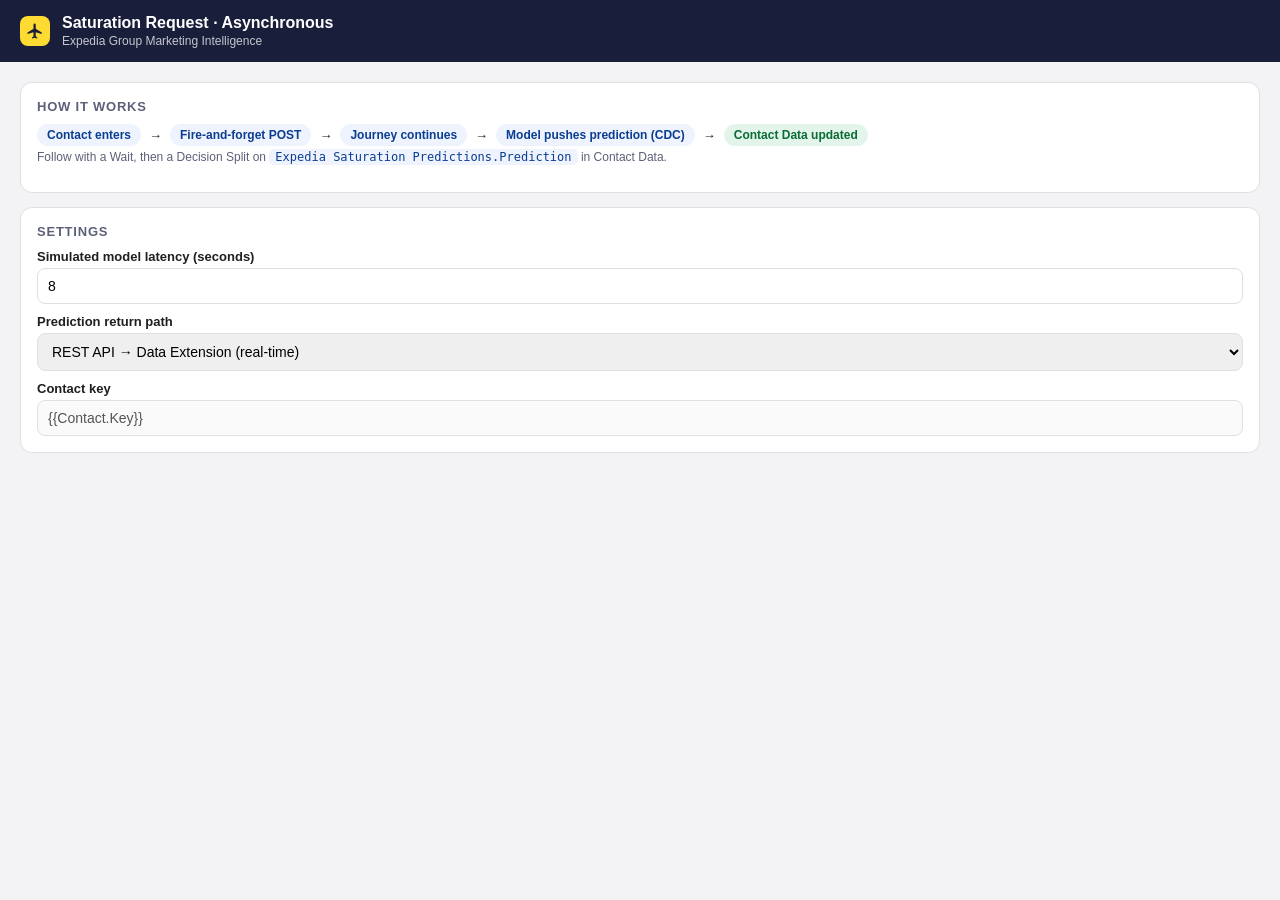
==== src/public/ca/async/index.html @ 8c6bbb39 "Expedia saturation model: Journey Builder custom activities + user guide Sync (RESTDECISION) and asy" ====
<!doctype html><html><head><meta charset="utf-8"><title>Saturation Request (Async)</title><link rel="stylesheet" href="../activity.css"></head>
<body data-kind="async">
<header><div class="mark"><svg viewBox="0 0 24 24" fill="#191e3b"><path d="M21 16v-2l-8-5V3.5a1.5 1.5 0 0 0-3 0V9l-8 5v2l8-2.5V19l-2 1.5V22l3.5-1 3.5 1v-1.5L13 19v-5.5z"/></svg></div><div><h1>Saturation Request · Asynchronous</h1><p>Expedia Group Marketing Intelligence</p></div></header>
<main>
<div class="card"><h2>How it works</h2>
<div class="flow"><span class="pill neutral">Contact enters</span>→<span class="pill neutral">Fire-and-forget POST</span>→<span class="pill neutral">Journey continues</span>→<span class="pill neutral">Model pushes prediction (CDC)</span>→<span class="pill send">Contact Data updated</span></div>
<p class="hint">Follow with a Wait, then a Decision Split on <code>Expedia Saturation Predictions.Prediction</code> in Contact Data.</p></div>
<div class="card"><h2>Settings</h2>
<label for="delaySec">Simulated model latency (seconds)</label>
<input id="delaySec" type="number" min="0" max="45" value="8">
<label for="cdcMode">Prediction return path</label>
<select id="cdcMode"><option value="rest">REST API → Data Extension (real-time)</option><option value="s3">S3 file drop → MCE Import (batch)</option><option value="both">Both</option></select>
<label>Contact key</label><input value="{{Contact.Key}}" disabled></div>
</main>
<script src="../postmonger.js"></script><script src="../activity.js"></script></body></html>
---- src/public/ca/activity.css ----
:root{--navy:#191e3b;--blue:#1668e3;--yellow:#fddb32;--ink:#1f1f1f;--muted:#5c6178;--line:#dfe0e4;--bg:#f3f3f5}
*{box-sizing:border-box}body{margin:0;font-family:-apple-system,BlinkMacSystemFont,"Segoe UI",Roboto,Helvetica,Arial,sans-serif;color:var(--ink);background:var(--bg)}
header{background:var(--navy);color:#fff;padding:14px 20px;display:flex;align-items:center;gap:12px}
.mark{width:30px;height:30px;border-radius:8px;background:var(--yellow);display:grid;place-items:center}
.mark svg{width:18px;height:18px}
header h1{font-size:16px;margin:0;font-weight:600}header p{margin:2px 0 0;font-size:12px;opacity:.75}
main{padding:20px;display:grid;gap:14px}
.card{background:#fff;border:1px solid var(--line);border-radius:12px;padding:16px}
.card h2{font-size:13px;text-transform:uppercase;letter-spacing:.06em;color:var(--muted);margin:0 0 10px}
label{display:block;font-size:13px;font-weight:600;margin:10px 0 4px}
input,select{width:100%;padding:9px 10px;border:1px solid var(--line);border-radius:8px;font-size:14px}
.hint{font-size:12px;color:var(--muted);margin-top:4px}
code{background:#eef3fd;color:#0b3d91;padding:1px 6px;border-radius:5px;font-size:12px}
.flow{display:flex;gap:8px;align-items:center;font-size:13px;flex-wrap:wrap}
.pill{border-radius:999px;padding:4px 10px;font-weight:600;font-size:12px}
.send{background:#e3f5ea;color:#0a6b35}.abstain{background:#fde8e8;color:#a01d1d}.neutral{background:#eef3fd;color:#0b3d91}
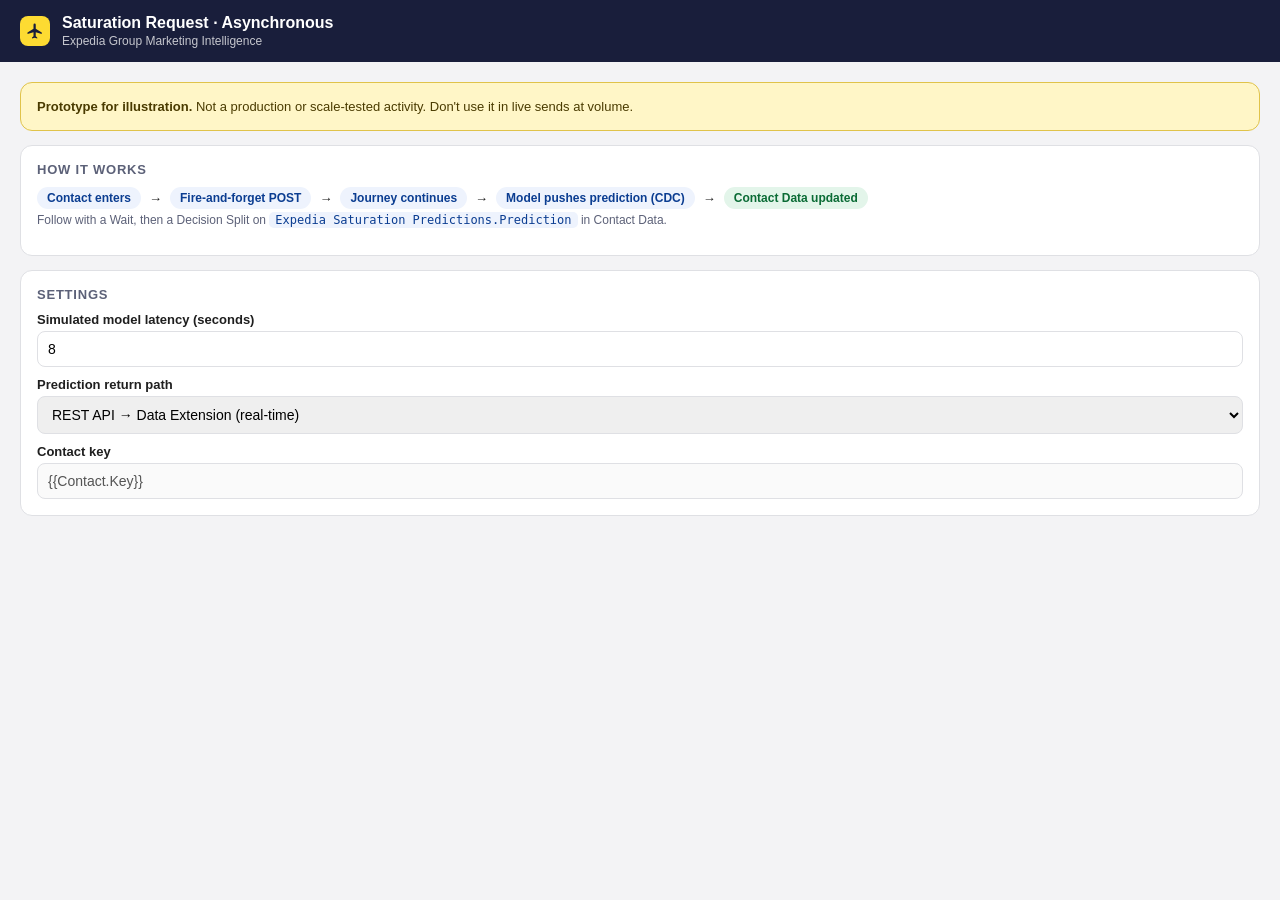
==== commit 20ec9e6d: "Label everything as a prototype for illustration, not scale-tested Disclaimer banner in README, user" ====
--- a/src/public/ca/async/index.html
+++ b/src/public/ca/async/index.html
@@ -2,6 +2,7 @@
 <body data-kind="async">
 <header><div class="mark"><svg viewBox="0 0 24 24" fill="#191e3b"><path d="M21 16v-2l-8-5V3.5a1.5 1.5 0 0 0-3 0V9l-8 5v2l8-2.5V19l-2 1.5V22l3.5-1 3.5 1v-1.5L13 19v-5.5z"/></svg></div><div><h1>Saturation Request · Asynchronous</h1><p>Expedia Group Marketing Intelligence</p></div></header>
 <main>
+<div class="card proto"><b>Prototype for illustration.</b> Not a production or scale-tested activity. Don't use it in live sends at volume.</div>
 <div class="card"><h2>How it works</h2>
 <div class="flow"><span class="pill neutral">Contact enters</span>→<span class="pill neutral">Fire-and-forget POST</span>→<span class="pill neutral">Journey continues</span>→<span class="pill neutral">Model pushes prediction (CDC)</span>→<span class="pill send">Contact Data updated</span></div>
 <p class="hint">Follow with a Wait, then a Decision Split on <code>Expedia Saturation Predictions.Prediction</code> in Contact Data.</p></div>
--- a/src/public/ca/activity.css
+++ b/src/public/ca/activity.css
@@ -14,3 +14,4 @@
 .flow{display:flex;gap:8px;align-items:center;font-size:13px;flex-wrap:wrap}
 .pill{border-radius:999px;padding:4px 10px;font-weight:600;font-size:12px}
 .send{background:#e3f5ea;color:#0a6b35}.abstain{background:#fde8e8;color:#a01d1d}.neutral{background:#eef3fd;color:#0b3d91}
+.proto{background:#fff6c7;border-color:#e0c34a;font-size:13px;color:#4a3b00}
